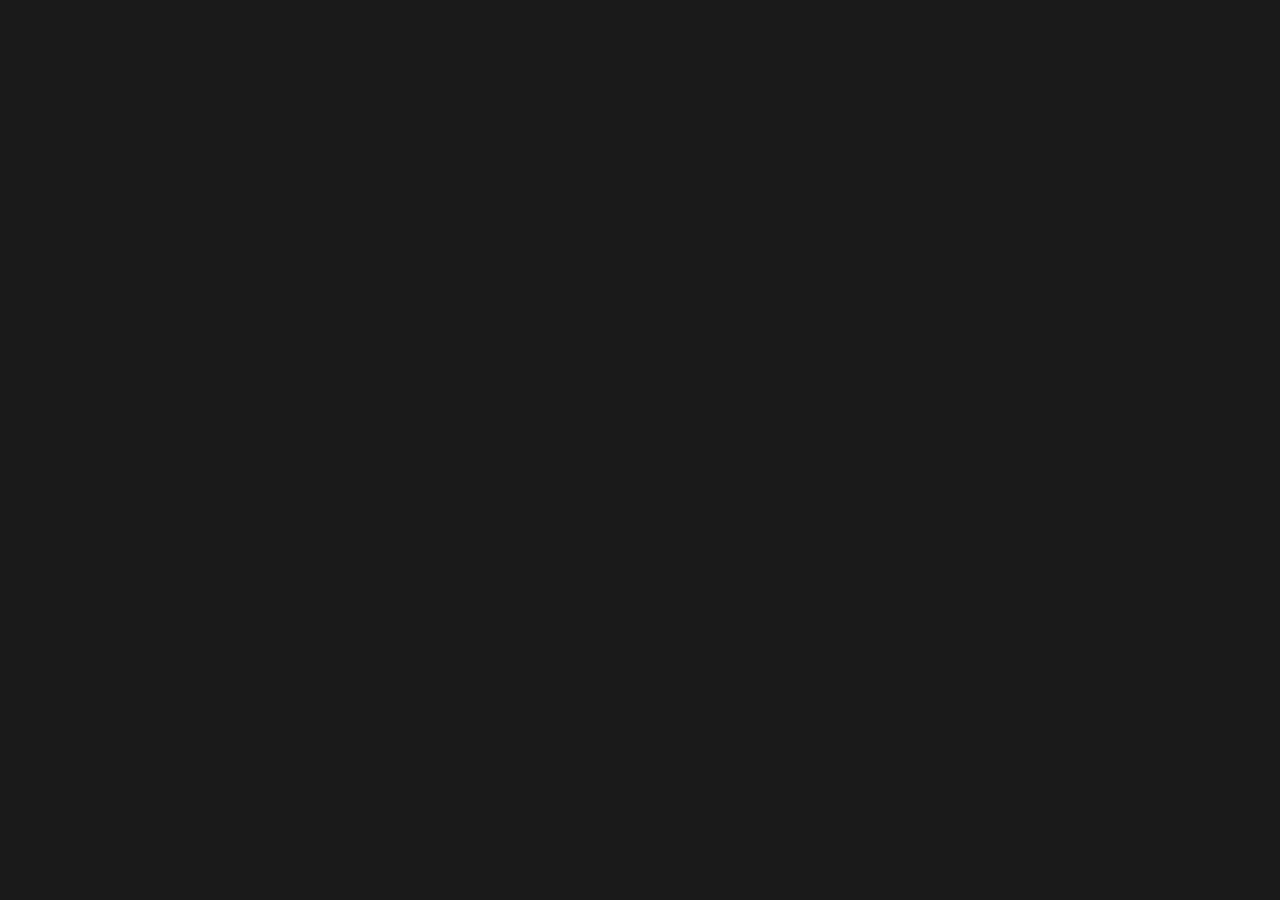
==== 01-Destructure-Profile/index.html @ 060762d5 "Created files first" ====
<!DOCTYPE html>
<html lang="uz">
<head>
  <meta charset="UTF-8">
  <title>Destructure Profile</title>
  <link rel="stylesheet" href="style.css"> </head>
<body>
<div id="app"></div>
<script src="script.js"></script>
</body>
</html>
---- 01-Destructure-Profile/style.css ----
body {
  font-family: "Segoe UI", sans-serif;
  background-color: #1a1a1a;
  color: white;
}

/*# sourceMappingURL=style.css.map */
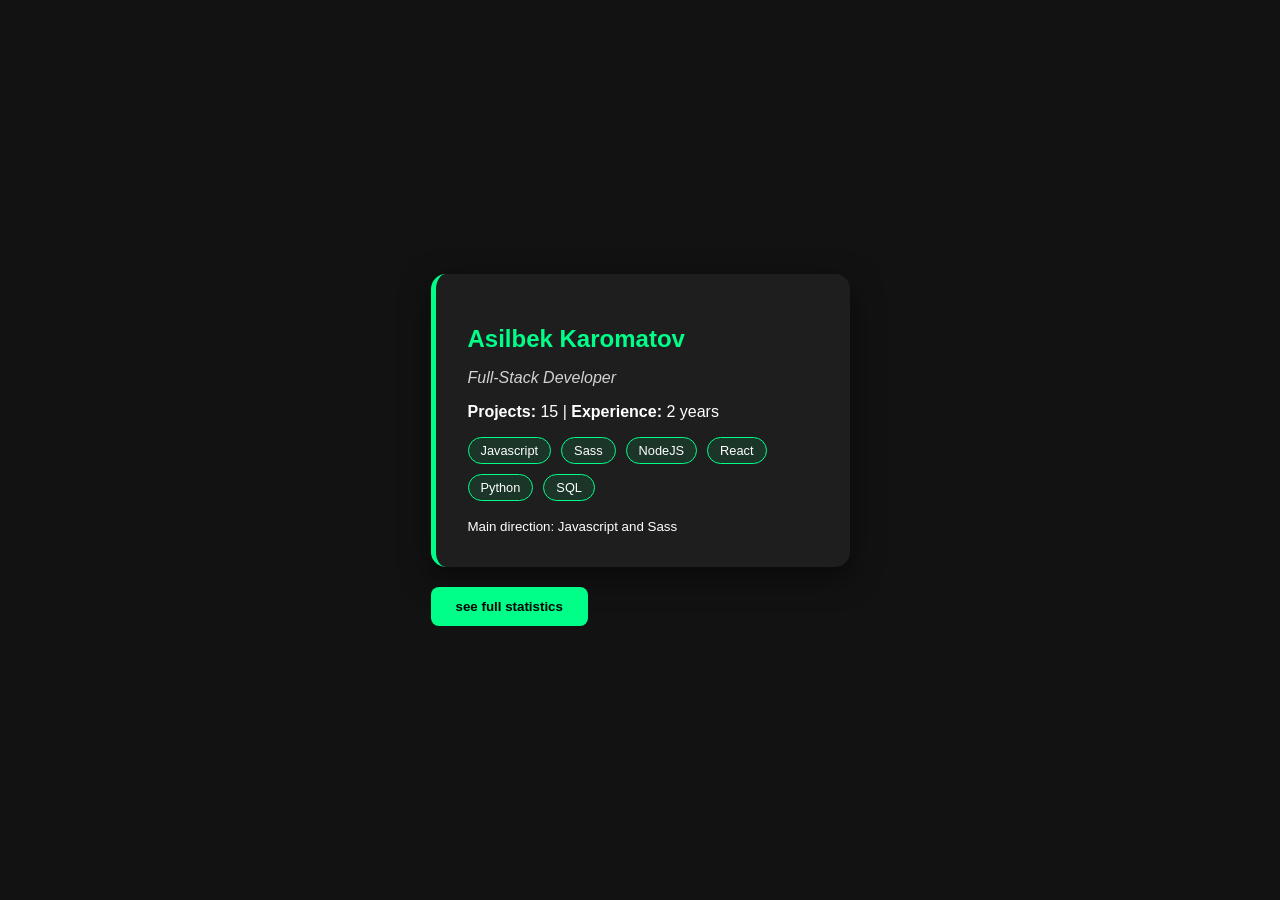
==== commit 603a9529: "Smart User Profile Dashboard" ====
--- a/01-Destructure-Profile/index.html
+++ b/01-Destructure-Profile/index.html
@@ -2,10 +2,13 @@
 <html lang="uz">
 <head>
   <meta charset="UTF-8">
-  <title>Destructure Profile</title>
+  <title>Smart User Profile Dashboard</title>
   <link rel="stylesheet" href="style.css"> </head>
 <body>
-<div id="app"></div>
-<script src="script.js"></script>
+  <div id="container">
+    <div id="profile-card" class="card"></div>
+    <button id="info-btn" class="btn">see full statistics</button>
+  </div>
+  <script src="script.js"></script>
 </body>
 </html>
--- a/01-Destructure-Profile/style.css
+++ b/01-Destructure-Profile/style.css
@@ -1,7 +1,59 @@
 body {
-  font-family: "Segoe UI", sans-serif;
-  background-color: #1a1a1a;
-  color: white;
+  background-color: #121212;
+  color: #ffffff;
+  font-family: "Arial", Helvetica, sans-serif;
+  display: flex;
+  justify-content: center;
+  align-items: center;
+  height: 100vh;
+  margin: 0;
+}
+
+.card {
+  background: #1e1e1e;
+  padding: 2rem;
+  border-radius: 15px;
+  border-left: 5px solid #00ff88;
+  box-shadow: 0 10px 30px rgba(0, 0, 0, 0.5);
+  width: 350px;
+  margin-bottom: 20px;
+}
+.card h2 {
+  color: #00ff88;
+  margin-bottom: 0.5rem;
+}
+.card p {
+  opacity: 0.8;
+  font-style: italic;
+}
+.card .skills-list {
+  list-style: none;
+  padding: 0;
+  display: flex;
+  flex-wrap: wrap;
+  gap: 10px;
+  margin-top: 1rem;
+}
+.card .skills-list li {
+  background: rgba(0, 255, 136, 0.1);
+  border: 1px solid #00ff88;
+  padding: 5px 12px;
+  border-radius: 20px;
+  font-size: 0.8rem;
+}
+
+.btn {
+  background: #00ff88;
+  border: none;
+  padding: 12px 25px;
+  border-radius: 8px;
+  cursor: pointer;
+  font-weight: bold;
+  transition: 0.3s;
+}
+.btn:hover {
+  transform: scale(1.05);
+  filter: brightness(1.1);
 }
 
 /*# sourceMappingURL=style.css.map */
